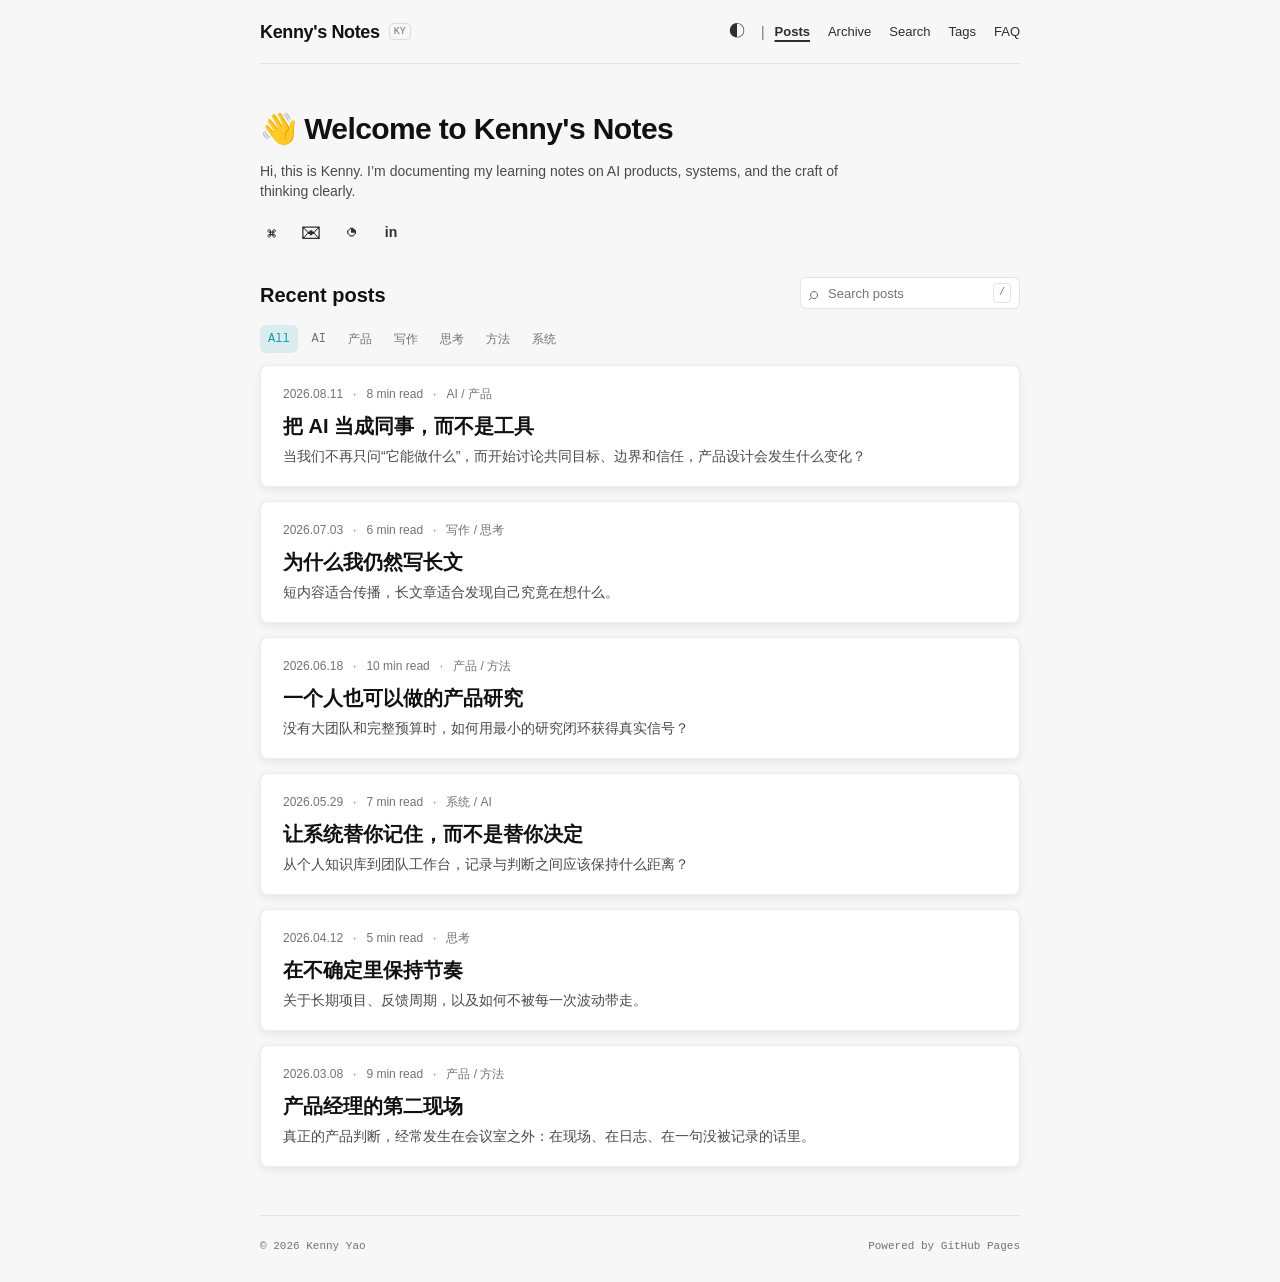
==== index.html @ 2c868e1f "Simplify blog to Lil Log inspired layout" ====
<!doctype html>
<html lang="zh-CN" data-theme="light">
  <head>
    <meta charset="UTF-8" />
    <meta name="viewport" content="width=device-width, initial-scale=1.0" />
    <meta name="description" content="Kenny Yao 的个人学习笔记与文章。" />
    <title>Kenny's Notes</title>
    <link rel="stylesheet" href="styles.css?v=3" />
  </head>
  <body>
    <div class="site-wrap">
      <header class="site-header" aria-label="主导航">
        <a class="brand" href="#top" aria-label="Kenny's Notes"><span class="brand-name">Kenny's Notes</span><span class="brand-mark">KY</span></a>
        <div class="header-actions"><button class="icon-button" id="theme-toggle" aria-label="切换深色模式">◐</button><span class="divider" aria-hidden="true">|</span><nav class="top-nav"><a class="top-nav-link is-current" href="#writing">Posts</a><a class="top-nav-link" href="#writing">Archive</a><a class="top-nav-link" href="#search-input">Search</a><a class="top-nav-link" href="#tag-filters">Tags</a><a class="top-nav-link" href="mailto:hello@kennyao.me">FAQ</a></nav></div>
      </header>

      <main id="top">
        <section class="welcome" aria-labelledby="welcome-title"><h1 id="welcome-title">👋 Welcome to Kenny's Notes</h1><p>Hi, this is Kenny. I’m documenting my learning notes on AI products, systems, and the craft of thinking clearly.</p><div class="social-links" aria-label="社交链接"><a href="https://github.com/yao-kenny" target="_blank" rel="noreferrer" aria-label="GitHub">⌘</a><a href="mailto:hello@kennyao.me" aria-label="Email">✉</a><a href="#writing" aria-label="RSS">◔</a><a href="https://www.linkedin.com" target="_blank" rel="noreferrer" aria-label="LinkedIn">in</a></div></section>

        <section class="posts-section" id="writing" aria-labelledby="posts-title"><div class="posts-heading"><h2 id="posts-title">Recent posts</h2><label class="search-box"><span aria-hidden="true">⌕</span><input id="search-input" type="search" placeholder="Search posts" autocomplete="off" /><kbd>/</kbd></label></div><div class="filter-row" id="tag-filters" aria-label="按主题筛选"></div><div class="article-grid" id="article-grid"></div><p class="empty-state" id="empty-state" hidden>No posts match your search.</p></section>
      </main>

      <footer class="site-footer"><span>© 2026 Kenny Yao</span><span>Powered by GitHub Pages</span></footer>
    </div>

    <dialog class="article-dialog" id="article-dialog" aria-labelledby="dialog-title"><div class="dialog-top"><span class="eyebrow">Reading view</span><button class="icon-button" id="dialog-close" aria-label="关闭文章">×</button></div><div class="dialog-body"><div class="article-meta" id="dialog-meta"></div><h2 id="dialog-title"></h2><div id="dialog-content"></div></div></dialog>
    <script src="script.js"></script>
  </body>
</html>
---- styles.css ----
:root{--cs-bg-base:#f7f7f7;--cs-bg-body:#fff;--cs-bg-card:#fff;--cs-bg-modal:#fff;--cs-fill-hover:rgba(10,10,10,.045);--cs-fill-selected:rgba(10,154,175,.12);--cs-text-title:#111;--cs-text-subtitle:#2d2d2d;--cs-text-body:#4a4a4a;--cs-text-describe:#737373;--cs-text-link:#0a9aaf;--cs-icon-default:#303030;--cs-border-subtle:rgba(10,10,10,.075);--cs-border:rgba(10,10,10,.11);--cs-border-strong:rgba(10,10,10,.18);--cs-accent:#0a9aaf;--cs-accent-hover:#21a3b9;--cs-accent-active:#0091a6;--cs-accent-soft:rgba(10,154,175,.12);--cs-on-accent:#fff;--cs-shadow-z2:0 3px 10px rgba(10,10,10,.07);--cs-shadow-z3:0 20px 56px rgba(10,10,10,.22);--cs-radius-1:4px;--cs-radius-2:6px;--cs-radius-3:8px;--cs-font-ui:Inter,-apple-system,BlinkMacSystemFont,'Segoe UI','PingFang SC','Microsoft YaHei',sans-serif;--cs-font-mono:'SFMono-Regular',Consolas,'Liberation Mono',monospace}
html[data-theme=dark]{--cs-bg-base:#0e0e0e;--cs-bg-body:#151515;--cs-bg-card:#1b1b1b;--cs-bg-modal:#242424;--cs-fill-hover:rgba(255,255,255,.055);--cs-fill-selected:rgba(10,154,175,.16);--cs-text-title:#f4f4f4;--cs-text-subtitle:#dedede;--cs-text-body:#bcbcbc;--cs-text-describe:#939393;--cs-icon-default:#dedede;--cs-border-subtle:rgba(255,255,255,.09);--cs-border:rgba(255,255,255,.12);--cs-border-strong:rgba(255,255,255,.18);--cs-shadow-z2:0 3px 12px rgba(0,0,0,.25);--cs-shadow-z3:0 20px 56px rgba(0,0,0,.5)}
*{box-sizing:border-box}html{scroll-behavior:smooth}body{margin:0;background:var(--cs-bg-base);color:var(--cs-text-body);font:14px/20px var(--cs-font-ui);-webkit-font-smoothing:antialiased}a{color:inherit}.site-wrap{width:min(760px,calc(100% - 32px));margin:0 auto}.site-header{height:64px;display:flex;align-items:center;justify-content:space-between;border-bottom:1px solid var(--cs-border-subtle)}.brand{display:inline-flex;align-items:center;gap:9px;text-decoration:none;color:var(--cs-text-title)}.brand-name{font-size:18px;line-height:24px;font-weight:600;letter-spacing:-.02em}.brand-mark{font:10px var(--cs-font-mono);color:var(--cs-text-describe);border:1px solid var(--cs-border);border-radius:var(--cs-radius-1);padding:2px 4px}.header-actions{display:flex;align-items:center;gap:10px}.divider{color:var(--cs-text-describe);font-size:14px}.icon-button{width:28px;height:28px;border:0;border-radius:var(--cs-radius-2);background:transparent;color:var(--cs-icon-default);font-size:16px;cursor:pointer}.icon-button:hover{background:var(--cs-fill-hover)}.icon-button:focus-visible{outline:2px solid var(--cs-accent);outline-offset:1px}.top-nav{display:flex;gap:18px;align-items:center}.top-nav-link{font-size:13px;text-decoration:none;color:var(--cs-text-subtitle);padding:4px 0}.top-nav-link:hover{color:var(--cs-accent)}.top-nav-link:focus-visible{outline:2px solid var(--cs-accent);outline-offset:2px}.top-nav-link.is-current{font-weight:600;text-decoration:underline;text-decoration-thickness:2px;text-underline-offset:4px}.welcome{padding:45px 0 34px}.welcome h1{color:var(--cs-text-title);font-size:30px;line-height:40px;font-weight:600;letter-spacing:-.02em;margin:0 0 12px}.welcome p{font-size:14px;line-height:20px;color:var(--cs-text-body);margin:0;max-width:620px}.social-links{display:flex;align-items:center;gap:18px;margin-top:20px}.social-links a{display:grid;place-items:center;min-width:22px;height:22px;color:var(--cs-icon-default);font-size:20px;text-decoration:none}.social-links a:last-child{font:bold 14px var(--cs-font-ui)}.social-links a:hover{color:var(--cs-accent)}.social-links a:focus-visible{outline:2px solid var(--cs-accent);outline-offset:2px}.posts-section{padding-bottom:48px}.posts-heading{display:flex;align-items:end;justify-content:space-between;margin-bottom:12px}.posts-heading h2{color:var(--cs-text-title);font-size:20px;line-height:28px;font-weight:600;margin:0}.search-box{height:32px;width:220px;display:flex;align-items:center;gap:8px;border:1px solid var(--cs-border);border-radius:var(--cs-radius-2);background:var(--cs-bg-body);padding:0 8px;color:var(--cs-text-describe)}.search-box:focus-within{border-color:var(--cs-accent);box-shadow:0 0 0 3px var(--cs-accent-soft)}.search-box span{font-size:18px;line-height:1}.search-box input{min-width:0;flex:1;border:0;outline:0;background:transparent;color:var(--cs-text-body);font:13px var(--cs-font-ui)}.search-box input::placeholder{color:var(--cs-text-describe)}kbd{border:1px solid var(--cs-border);border-radius:var(--cs-radius-1);padding:1px 5px;color:var(--cs-text-describe);font:10px var(--cs-font-mono);line-height:16px}.filter-row{display:flex;align-items:center;gap:6px;min-height:36px;flex-wrap:wrap;margin-bottom:8px}.filter-button{height:28px;border:0;border-radius:var(--cs-radius-2);background:transparent;padding:0 8px;color:var(--cs-text-describe);font:12px var(--cs-font-mono);cursor:pointer}.filter-button:hover{background:var(--cs-fill-hover);color:var(--cs-text-subtitle)}.filter-button.is-selected{background:var(--cs-fill-selected);color:var(--cs-accent)}.filter-button:focus-visible{outline:2px solid var(--cs-accent);outline-offset:1px}.article-grid{display:grid;gap:14px}.article-item{padding:20px 22px;background:var(--cs-bg-card);border:1px solid var(--cs-border-subtle);border-radius:var(--cs-radius-3);box-shadow:var(--cs-shadow-z2);cursor:pointer;transition:background 120ms,border-color 120ms}.article-item:hover{background:var(--cs-fill-hover);border-color:var(--cs-border-strong)}.article-item:focus-visible{outline:2px solid var(--cs-accent);outline-offset:2px}.article-item .article-meta{display:flex;gap:10px;align-items:center;color:var(--cs-text-describe);font:12px/16px var(--cs-font-ui)}.article-title{color:var(--cs-text-title);font-size:20px;line-height:28px;font-weight:600;margin:10px 0 6px}.article-item:hover .article-title{color:var(--cs-accent)}.article-excerpt{color:var(--cs-text-body);font-size:14px;line-height:20px;margin:0;display:-webkit-box;-webkit-line-clamp:3;-webkit-box-orient:vertical;overflow:hidden}.empty-state{color:var(--cs-text-describe);padding:24px 0;margin:0}.site-footer{display:flex;justify-content:space-between;border-top:1px solid var(--cs-border-subtle);padding:22px 0 28px;color:var(--cs-text-describe);font:11px/16px var(--cs-font-mono)}.article-dialog{width:min(680px,calc(100% - 32px));max-height:85vh;border:1px solid var(--cs-border);border-radius:var(--cs-radius-3);padding:0;background:var(--cs-bg-modal);color:var(--cs-text-body);box-shadow:var(--cs-shadow-z3)}.article-dialog::backdrop{background:rgba(25,25,25,.42)}.dialog-top{height:48px;display:flex;align-items:center;justify-content:space-between;padding:0 20px;border-bottom:1px solid var(--cs-border-subtle)}.dialog-body{padding:24px 32px 36px;overflow:auto}.dialog-body h2{font-size:24px;line-height:32px;color:var(--cs-text-title);font-weight:600;margin:16px 0 24px}.dialog-body p{font-size:16px;line-height:28px;color:var(--cs-text-body);margin:0 0 16px}.dialog-body .article-meta{display:flex;gap:10px;color:var(--cs-text-describe);font:12px/16px var(--cs-font-ui)}
@media (max-width:640px){.site-wrap{width:min(100% - 24px,760px)}.site-header{height:auto;min-height:60px;align-items:flex-start;padding:16px 0;gap:12px}.header-actions{align-items:flex-start}.top-nav{gap:12px}.top-nav-link{font-size:12px}.divider{display:none}.welcome{padding:32px 0 28px}.welcome h1{font-size:26px;line-height:36px}.posts-heading{display:block}.posts-heading h2{margin-bottom:12px}.search-box{width:100%}.article-item{padding:16px}.article-title{font-size:18px;line-height:24px}.site-footer{gap:14px}.site-footer span:last-child{text-align:right}}
@media (prefers-reduced-motion:reduce){*,*::before,*::after{scroll-behavior:auto!important;transition-duration:.01ms!important;animation-duration:.01ms!important;animation-iteration-count:1!important}}
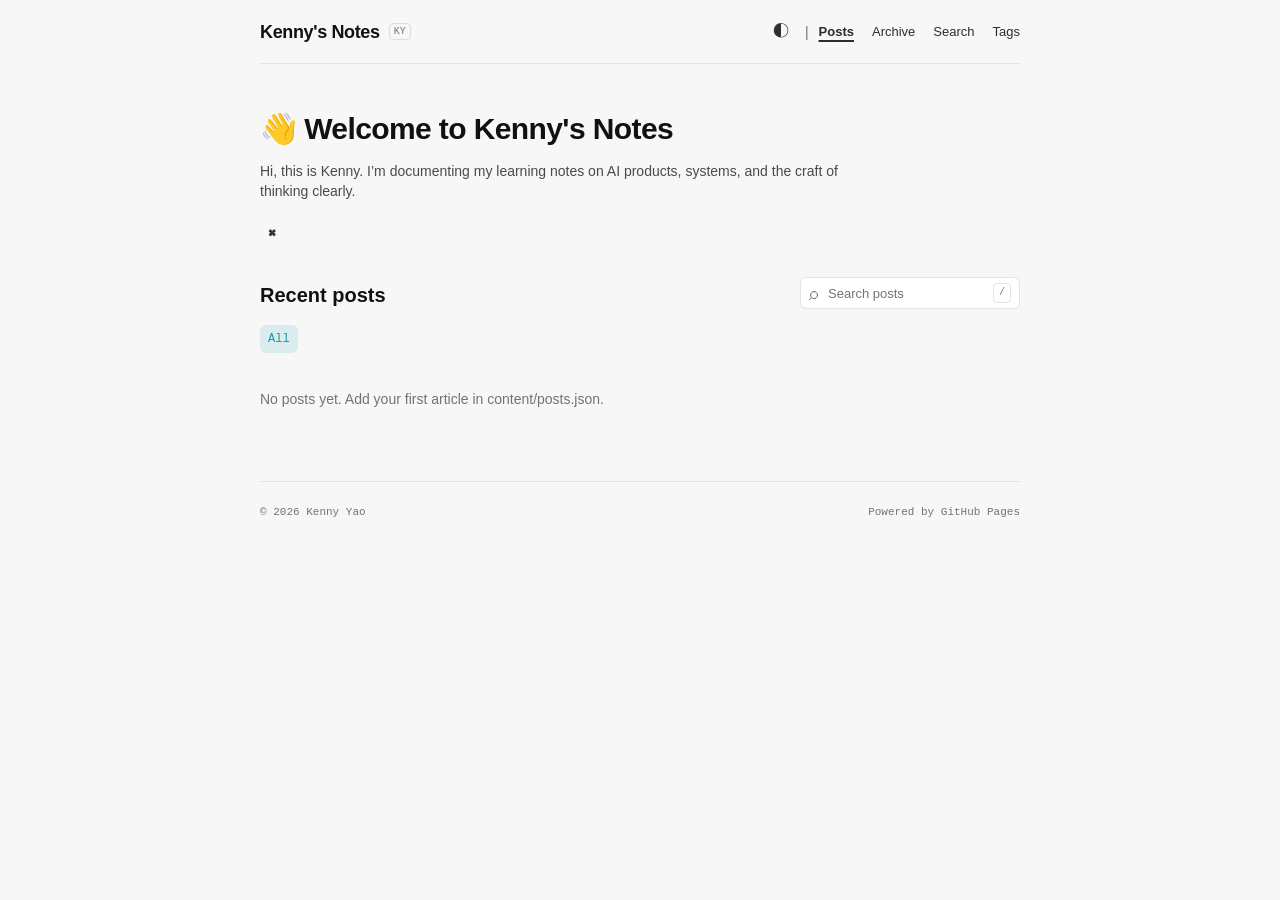
==== commit 834c07fb: "Move blog content to editable JSON source" ====
--- a/index.html
+++ b/index.html
@@ -11,11 +11,11 @@
     <div class="site-wrap">
       <header class="site-header" aria-label="主导航">
         <a class="brand" href="#top" aria-label="Kenny's Notes"><span class="brand-name">Kenny's Notes</span><span class="brand-mark">KY</span></a>
-        <div class="header-actions"><button class="icon-button" id="theme-toggle" aria-label="切换深色模式">◐</button><span class="divider" aria-hidden="true">|</span><nav class="top-nav"><a class="top-nav-link is-current" href="#writing">Posts</a><a class="top-nav-link" href="#writing">Archive</a><a class="top-nav-link" href="#search-input">Search</a><a class="top-nav-link" href="#tag-filters">Tags</a><a class="top-nav-link" href="mailto:hello@kennyao.me">FAQ</a></nav></div>
+        <div class="header-actions"><button class="icon-button" id="theme-toggle" aria-label="切换深色模式">◐</button><span class="divider" aria-hidden="true">|</span><nav class="top-nav"><a class="top-nav-link is-current" href="#writing">Posts</a><a class="top-nav-link" href="#writing">Archive</a><a class="top-nav-link" href="#search-input">Search</a><a class="top-nav-link" href="#tag-filters">Tags</a></nav></div>
       </header>
 
       <main id="top">
-        <section class="welcome" aria-labelledby="welcome-title"><h1 id="welcome-title">👋 Welcome to Kenny's Notes</h1><p>Hi, this is Kenny. I’m documenting my learning notes on AI products, systems, and the craft of thinking clearly.</p><div class="social-links" aria-label="社交链接"><a href="https://github.com/yao-kenny" target="_blank" rel="noreferrer" aria-label="GitHub">⌘</a><a href="mailto:hello@kennyao.me" aria-label="Email">✉</a><a href="#writing" aria-label="RSS">◔</a><a href="https://www.linkedin.com" target="_blank" rel="noreferrer" aria-label="LinkedIn">in</a></div></section>
+        <section class="welcome" aria-labelledby="welcome-title"><h1 id="welcome-title">👋 Welcome to Kenny's Notes</h1><p>Hi, this is Kenny. I’m documenting my learning notes on AI products, systems, and the craft of thinking clearly.</p><div class="social-links" aria-label="社交链接"><a href="https://github.com/yao-kenny" target="_blank" rel="noreferrer" aria-label="GitHub">⌘</a></div></section>
 
         <section class="posts-section" id="writing" aria-labelledby="posts-title"><div class="posts-heading"><h2 id="posts-title">Recent posts</h2><label class="search-box"><span aria-hidden="true">⌕</span><input id="search-input" type="search" placeholder="Search posts" autocomplete="off" /><kbd>/</kbd></label></div><div class="filter-row" id="tag-filters" aria-label="按主题筛选"></div><div class="article-grid" id="article-grid"></div><p class="empty-state" id="empty-state" hidden>No posts match your search.</p></section>
       </main>
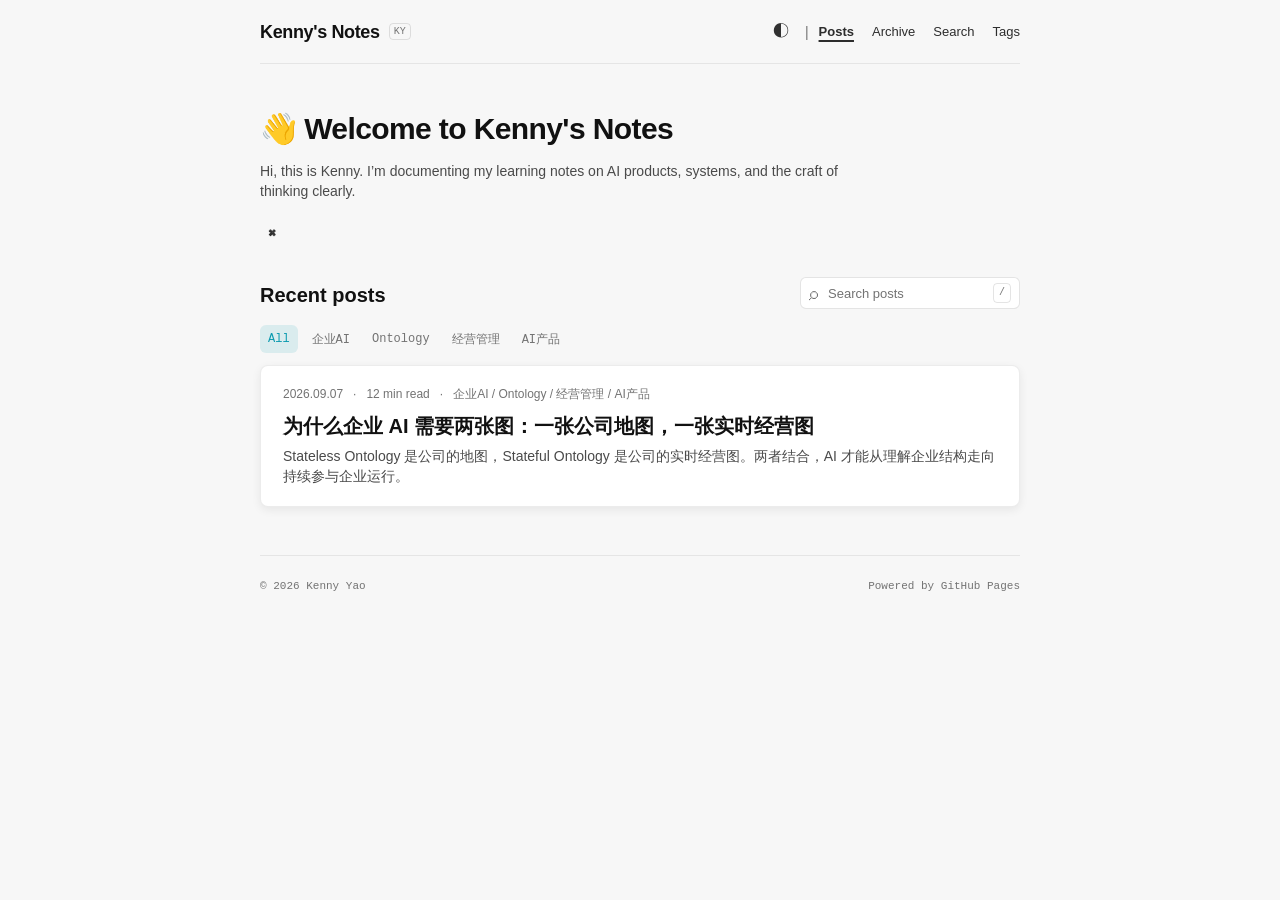
==== commit 16b905b1: "Improve article reading interactions" ====
--- a/index.html
+++ b/index.html
@@ -23,7 +23,7 @@
       <footer class="site-footer"><span>© 2026 Kenny Yao</span><span>Powered by GitHub Pages</span></footer>
     </div>
 
-    <dialog class="article-dialog" id="article-dialog" aria-labelledby="dialog-title"><div class="dialog-top"><span class="eyebrow">Reading view</span><button class="icon-button" id="dialog-close" aria-label="关闭文章">×</button></div><div class="dialog-body"><div class="article-meta" id="dialog-meta"></div><h2 id="dialog-title"></h2><div id="dialog-content"></div></div></dialog>
-    <script src="script.js"></script>
+    <dialog class="article-dialog" id="article-dialog" aria-labelledby="dialog-title"><div class="dialog-top"><button class="reader-back" id="dialog-back" type="button">← <span>返回文章列表</span></button><div class="reader-actions"><button class="reader-action" id="toc-toggle" type="button" aria-expanded="false" aria-controls="reader-toc">目录</button><button class="reader-action" id="copy-link" type="button">复制链接</button><button class="icon-button" id="dialog-close" aria-label="关闭文章" title="关闭文章">×</button></div></div><div class="reader-shell"><aside class="reader-toc" id="reader-toc" aria-label="文章目录" hidden></aside><div class="dialog-body"><div class="article-meta" id="dialog-meta"></div><h2 id="dialog-title"></h2><div class="reader-content" id="dialog-content"></div><div class="reader-footer"><div class="reader-nav"><button class="reader-nav-button" id="reader-prev" type="button"></button><button class="reader-nav-button reader-nav-next" id="reader-next" type="button"></button></div><div class="reader-footer-meta"><div class="reader-tags" id="reader-tags"></div><span class="reader-share-status" id="share-status" role="status" aria-live="polite"></span></div></div></div></div></dialog>
+    <script src="script.js?v=3"></script>
   </body>
 </html>
--- a/styles.css
+++ b/styles.css
@@ -3,3 +3,36 @@
 *{box-sizing:border-box}html{scroll-behavior:smooth}body{margin:0;background:var(--cs-bg-base);color:var(--cs-text-body);font:14px/20px var(--cs-font-ui);-webkit-font-smoothing:antialiased}a{color:inherit}.site-wrap{width:min(760px,calc(100% - 32px));margin:0 auto}.site-header{height:64px;display:flex;align-items:center;justify-content:space-between;border-bottom:1px solid var(--cs-border-subtle)}.brand{display:inline-flex;align-items:center;gap:9px;text-decoration:none;color:var(--cs-text-title)}.brand-name{font-size:18px;line-height:24px;font-weight:600;letter-spacing:-.02em}.brand-mark{font:10px var(--cs-font-mono);color:var(--cs-text-describe);border:1px solid var(--cs-border);border-radius:var(--cs-radius-1);padding:2px 4px}.header-actions{display:flex;align-items:center;gap:10px}.divider{color:var(--cs-text-describe);font-size:14px}.icon-button{width:28px;height:28px;border:0;border-radius:var(--cs-radius-2);background:transparent;color:var(--cs-icon-default);font-size:16px;cursor:pointer}.icon-button:hover{background:var(--cs-fill-hover)}.icon-button:focus-visible{outline:2px solid var(--cs-accent);outline-offset:1px}.top-nav{display:flex;gap:18px;align-items:center}.top-nav-link{font-size:13px;text-decoration:none;color:var(--cs-text-subtitle);padding:4px 0}.top-nav-link:hover{color:var(--cs-accent)}.top-nav-link:focus-visible{outline:2px solid var(--cs-accent);outline-offset:2px}.top-nav-link.is-current{font-weight:600;text-decoration:underline;text-decoration-thickness:2px;text-underline-offset:4px}.welcome{padding:45px 0 34px}.welcome h1{color:var(--cs-text-title);font-size:30px;line-height:40px;font-weight:600;letter-spacing:-.02em;margin:0 0 12px}.welcome p{font-size:14px;line-height:20px;color:var(--cs-text-body);margin:0;max-width:620px}.social-links{display:flex;align-items:center;gap:18px;margin-top:20px}.social-links a{display:grid;place-items:center;min-width:22px;height:22px;color:var(--cs-icon-default);font-size:20px;text-decoration:none}.social-links a:last-child{font:bold 14px var(--cs-font-ui)}.social-links a:hover{color:var(--cs-accent)}.social-links a:focus-visible{outline:2px solid var(--cs-accent);outline-offset:2px}.posts-section{padding-bottom:48px}.posts-heading{display:flex;align-items:end;justify-content:space-between;margin-bottom:12px}.posts-heading h2{color:var(--cs-text-title);font-size:20px;line-height:28px;font-weight:600;margin:0}.search-box{height:32px;width:220px;display:flex;align-items:center;gap:8px;border:1px solid var(--cs-border);border-radius:var(--cs-radius-2);background:var(--cs-bg-body);padding:0 8px;color:var(--cs-text-describe)}.search-box:focus-within{border-color:var(--cs-accent);box-shadow:0 0 0 3px var(--cs-accent-soft)}.search-box span{font-size:18px;line-height:1}.search-box input{min-width:0;flex:1;border:0;outline:0;background:transparent;color:var(--cs-text-body);font:13px var(--cs-font-ui)}.search-box input::placeholder{color:var(--cs-text-describe)}kbd{border:1px solid var(--cs-border);border-radius:var(--cs-radius-1);padding:1px 5px;color:var(--cs-text-describe);font:10px var(--cs-font-mono);line-height:16px}.filter-row{display:flex;align-items:center;gap:6px;min-height:36px;flex-wrap:wrap;margin-bottom:8px}.filter-button{height:28px;border:0;border-radius:var(--cs-radius-2);background:transparent;padding:0 8px;color:var(--cs-text-describe);font:12px var(--cs-font-mono);cursor:pointer}.filter-button:hover{background:var(--cs-fill-hover);color:var(--cs-text-subtitle)}.filter-button.is-selected{background:var(--cs-fill-selected);color:var(--cs-accent)}.filter-button:focus-visible{outline:2px solid var(--cs-accent);outline-offset:1px}.article-grid{display:grid;gap:14px}.article-item{padding:20px 22px;background:var(--cs-bg-card);border:1px solid var(--cs-border-subtle);border-radius:var(--cs-radius-3);box-shadow:var(--cs-shadow-z2);cursor:pointer;transition:background 120ms,border-color 120ms}.article-item:hover{background:var(--cs-fill-hover);border-color:var(--cs-border-strong)}.article-item:focus-visible{outline:2px solid var(--cs-accent);outline-offset:2px}.article-item .article-meta{display:flex;gap:10px;align-items:center;color:var(--cs-text-describe);font:12px/16px var(--cs-font-ui)}.article-title{color:var(--cs-text-title);font-size:20px;line-height:28px;font-weight:600;margin:10px 0 6px}.article-item:hover .article-title{color:var(--cs-accent)}.article-excerpt{color:var(--cs-text-body);font-size:14px;line-height:20px;margin:0;display:-webkit-box;-webkit-line-clamp:3;-webkit-box-orient:vertical;overflow:hidden}.empty-state{color:var(--cs-text-describe);padding:24px 0;margin:0}.site-footer{display:flex;justify-content:space-between;border-top:1px solid var(--cs-border-subtle);padding:22px 0 28px;color:var(--cs-text-describe);font:11px/16px var(--cs-font-mono)}.article-dialog{width:min(680px,calc(100% - 32px));max-height:85vh;border:1px solid var(--cs-border);border-radius:var(--cs-radius-3);padding:0;background:var(--cs-bg-modal);color:var(--cs-text-body);box-shadow:var(--cs-shadow-z3)}.article-dialog::backdrop{background:rgba(25,25,25,.42)}.dialog-top{height:48px;display:flex;align-items:center;justify-content:space-between;padding:0 20px;border-bottom:1px solid var(--cs-border-subtle)}.dialog-body{padding:24px 32px 36px;overflow:auto}.dialog-body h2{font-size:24px;line-height:32px;color:var(--cs-text-title);font-weight:600;margin:16px 0 24px}.dialog-body p{font-size:16px;line-height:28px;color:var(--cs-text-body);margin:0 0 16px}.dialog-body .article-meta{display:flex;gap:10px;color:var(--cs-text-describe);font:12px/16px var(--cs-font-ui)}
 @media (max-width:640px){.site-wrap{width:min(100% - 24px,760px)}.site-header{height:auto;min-height:60px;align-items:flex-start;padding:16px 0;gap:12px}.header-actions{align-items:flex-start}.top-nav{gap:12px}.top-nav-link{font-size:12px}.divider{display:none}.welcome{padding:32px 0 28px}.welcome h1{font-size:26px;line-height:36px}.posts-heading{display:block}.posts-heading h2{margin-bottom:12px}.search-box{width:100%}.article-item{padding:16px}.article-title{font-size:18px;line-height:24px}.site-footer{gap:14px}.site-footer span:last-child{text-align:right}}
 @media (prefers-reduced-motion:reduce){*,*::before,*::after{scroll-behavior:auto!important;transition-duration:.01ms!important;animation-duration:.01ms!important;animation-iteration-count:1!important}}
+
+/* Long-form reader surface */
+.article-dialog{width:min(1040px,calc(100% - 32px));max-height:92vh;padding:0}
+.dialog-top{position:sticky;top:0;z-index:2;background:var(--cs-bg-modal)}
+.reader-back,.reader-action{height:32px;border:0;border-radius:var(--cs-radius-2);background:transparent;color:var(--cs-text-subtitle);font:13px var(--cs-font-ui);cursor:pointer;padding:0 8px}
+.reader-back:hover,.reader-action:hover{background:var(--cs-fill-hover);color:var(--cs-accent)}
+.reader-back:focus-visible,.reader-action:focus-visible,.reader-nav-button:focus-visible{outline:2px solid var(--cs-accent);outline-offset:1px}
+.reader-actions{display:flex;align-items:center;gap:4px}
+.reader-shell{display:grid;grid-template-columns:minmax(0,1fr);min-height:0}
+.reader-toc{border-right:1px solid var(--cs-border-subtle);padding:20px 16px;gap:4px;align-self:stretch}
+.reader-toc:not([hidden]){display:flex;flex-direction:column}
+.reader-toc a{color:var(--cs-text-describe);font-size:12px;line-height:18px;text-decoration:none;padding:6px 8px;border-radius:var(--cs-radius-1)}
+.reader-toc a:hover{background:var(--cs-fill-hover);color:var(--cs-text-subtitle)}
+.reader-toc a:focus-visible{outline:2px solid var(--cs-accent);outline-offset:1px}
+.dialog-body{max-height:calc(92vh - 49px);padding:28px 40px 40px}
+.reader-content{max-width:700px;margin:0 auto}
+.reader-content p{font-size:16px;line-height:28px;margin:0 0 18px;color:var(--cs-text-body)}
+.reader-content h3{scroll-margin-top:68px;color:var(--cs-text-title);font-size:20px;line-height:28px;font-weight:600;margin:38px 0 16px}
+.reader-content h3:focus-visible{outline:2px solid var(--cs-accent);outline-offset:4px;border-radius:var(--cs-radius-1)}
+.reader-rule{border:0;border-top:1px solid var(--cs-border-subtle);margin:32px 0}
+.reader-code{overflow:auto;margin:0 0 20px;padding:16px;border:1px solid var(--cs-border-subtle);border-radius:var(--cs-radius-2);background:var(--cs-bg-base);color:var(--cs-text-subtitle);font:12px/20px var(--cs-font-mono);white-space:pre}
+.reader-footer{margin-top:44px;padding-top:20px;border-top:1px solid var(--cs-border-subtle)}
+.reader-nav{display:grid;grid-template-columns:repeat(2,minmax(0,1fr));gap:12px}
+.reader-nav-button{display:flex;flex-direction:column;align-items:flex-start;gap:4px;min-height:64px;border:1px solid var(--cs-border-subtle);border-radius:var(--cs-radius-2);background:var(--cs-bg-card);padding:10px 12px;color:var(--cs-text-subtitle);text-align:left;cursor:pointer}
+.reader-nav-button:hover{border-color:var(--cs-border-strong);background:var(--cs-fill-hover)}
+.reader-nav-next{align-items:flex-end;text-align:right}
+.reader-nav-label{color:var(--cs-text-describe);font:12px/16px var(--cs-font-mono)}
+.reader-nav-button strong{font-size:13px;line-height:18px;font-weight:600}
+.reader-footer-meta{display:flex;align-items:center;justify-content:space-between;gap:12px;margin-top:16px}
+.reader-tags{display:flex;flex-wrap:wrap;gap:6px;color:var(--cs-text-describe);font:12px/16px var(--cs-font-mono)}
+.reader-share-status{min-height:16px;color:var(--cs-accent);font-size:12px}
+@media (min-width:900px){.reader-shell:has(.reader-toc:not([hidden])){grid-template-columns:220px minmax(0,1fr)}.reader-toc:not([hidden]){position:sticky;top:49px;max-height:calc(92vh - 49px);overflow:auto}}
+@media (max-width:640px){.article-dialog{width:calc(100% - 16px);max-height:96vh}.dialog-top{padding:0 12px}.reader-back span{display:none}.reader-action{font-size:12px;padding:0 6px}.dialog-body{max-height:calc(96vh - 49px);padding:24px 18px 32px}.reader-content p{font-size:15px;line-height:26px}.reader-content h3{font-size:18px;line-height:26px;margin-top:32px}.reader-nav{grid-template-columns:1fr}.reader-nav-next{align-items:flex-start;text-align:left}.reader-footer-meta{align-items:flex-start;flex-direction:column}}
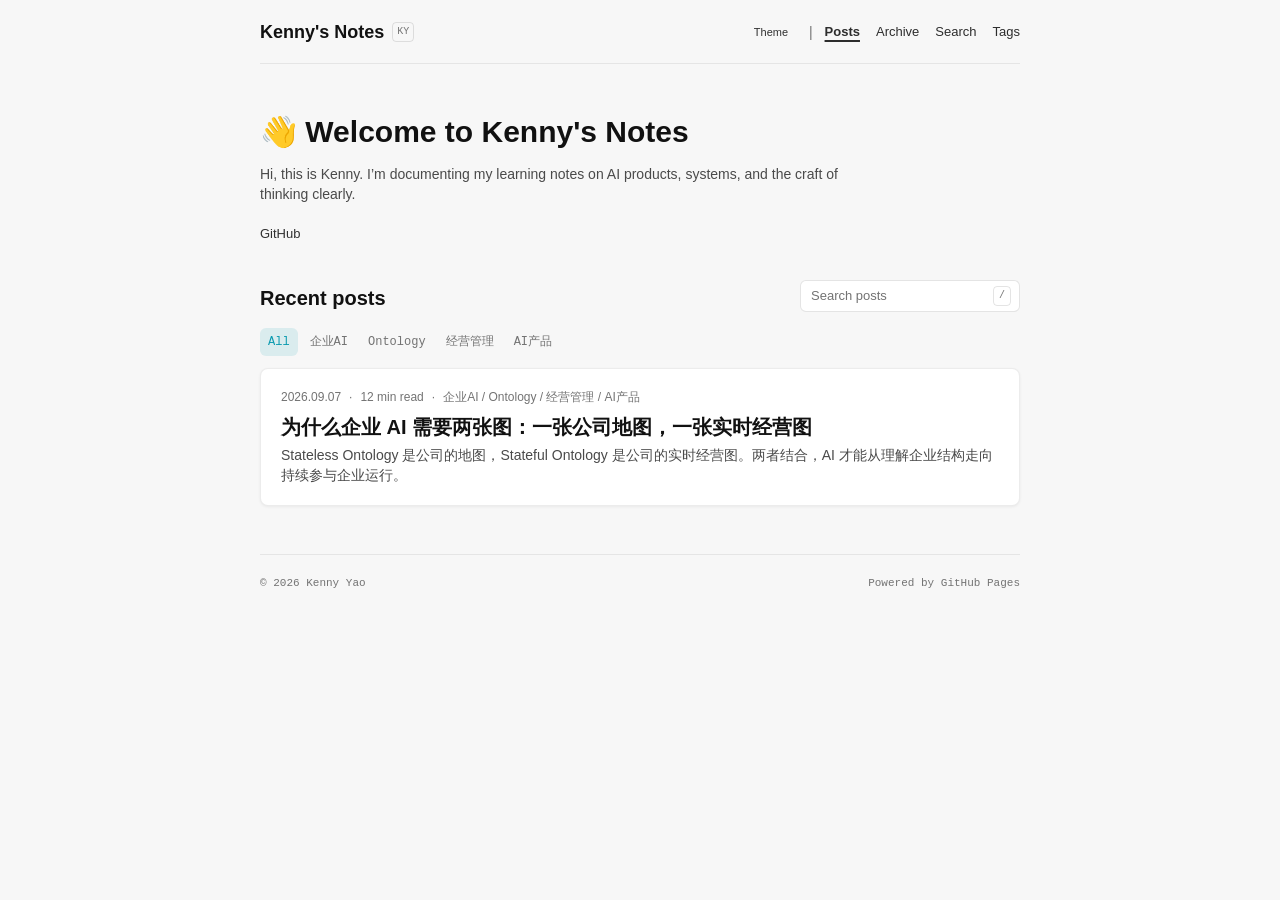
==== commit ac1f7d69: "Refine blog reading experience" ====
--- a/index.html
+++ b/index.html
@@ -4,26 +4,26 @@
     <meta charset="UTF-8" />
     <meta name="viewport" content="width=device-width, initial-scale=1.0" />
     <meta name="description" content="Kenny Yao 的个人学习笔记与文章。" />
+    <script>try{document.documentElement.dataset.theme=localStorage.getItem('kenny-theme')||'light'}catch(error){}</script>
     <title>Kenny's Notes</title>
-    <link rel="stylesheet" href="styles.css?v=3" />
+    <link rel="stylesheet" href="styles.css?v=6" />
   </head>
   <body>
     <div class="site-wrap">
       <header class="site-header" aria-label="主导航">
         <a class="brand" href="#top" aria-label="Kenny's Notes"><span class="brand-name">Kenny's Notes</span><span class="brand-mark">KY</span></a>
-        <div class="header-actions"><button class="icon-button" id="theme-toggle" aria-label="切换深色模式">◐</button><span class="divider" aria-hidden="true">|</span><nav class="top-nav"><a class="top-nav-link is-current" href="#writing">Posts</a><a class="top-nav-link" href="#writing">Archive</a><a class="top-nav-link" href="#search-input">Search</a><a class="top-nav-link" href="#tag-filters">Tags</a></nav></div>
+        <div class="header-actions"><button class="icon-button" id="theme-toggle" aria-label="切换深色模式" title="切换深色模式"><span aria-hidden="true">Theme</span></button><span class="divider" aria-hidden="true">|</span><nav class="top-nav"><a class="top-nav-link is-current" href="#writing">Posts</a><a class="top-nav-link" href="archive.html">Archive</a><a class="top-nav-link" href="#search-input">Search</a><a class="top-nav-link" href="#tag-filters">Tags</a></nav></div>
       </header>
 
       <main id="top">
-        <section class="welcome" aria-labelledby="welcome-title"><h1 id="welcome-title">👋 Welcome to Kenny's Notes</h1><p>Hi, this is Kenny. I’m documenting my learning notes on AI products, systems, and the craft of thinking clearly.</p><div class="social-links" aria-label="社交链接"><a href="https://github.com/yao-kenny" target="_blank" rel="noreferrer" aria-label="GitHub">⌘</a></div></section>
+        <section class="welcome" aria-labelledby="welcome-title"><h1 id="welcome-title">👋 Welcome to Kenny's Notes</h1><p>Hi, this is Kenny. I’m documenting my learning notes on AI products, systems, and the craft of thinking clearly.</p><div class="social-links" aria-label="社交链接"><a href="https://github.com/yao-kenny" target="_blank" rel="noreferrer">GitHub</a></div></section>
 
-        <section class="posts-section" id="writing" aria-labelledby="posts-title"><div class="posts-heading"><h2 id="posts-title">Recent posts</h2><label class="search-box"><span aria-hidden="true">⌕</span><input id="search-input" type="search" placeholder="Search posts" autocomplete="off" /><kbd>/</kbd></label></div><div class="filter-row" id="tag-filters" aria-label="按主题筛选"></div><div class="article-grid" id="article-grid"></div><p class="empty-state" id="empty-state" hidden>No posts match your search.</p></section>
+        <section class="posts-section" id="writing" aria-labelledby="posts-title"><div class="posts-heading"><h2 id="posts-title">Recent posts</h2><label class="search-box"><input id="search-input" type="search" aria-label="搜索文章" placeholder="Search posts" autocomplete="off" /><kbd>/</kbd></label></div><div class="filter-row" id="tag-filters" aria-label="按主题筛选"></div><div class="article-grid" id="article-grid"></div><p class="empty-state" id="empty-state" role="status" aria-live="polite" hidden>No posts match your search.</p><button class="retry-button" id="retry-load" type="button" hidden>重试</button></section>
       </main>
 
       <footer class="site-footer"><span>© 2026 Kenny Yao</span><span>Powered by GitHub Pages</span></footer>
     </div>
 
-    <dialog class="article-dialog" id="article-dialog" aria-labelledby="dialog-title"><div class="dialog-top"><button class="reader-back" id="dialog-back" type="button">← <span>返回文章列表</span></button><div class="reader-actions"><button class="reader-action" id="toc-toggle" type="button" aria-expanded="false" aria-controls="reader-toc">目录</button><button class="reader-action" id="copy-link" type="button">复制链接</button><button class="icon-button" id="dialog-close" aria-label="关闭文章" title="关闭文章">×</button></div></div><div class="reader-shell"><aside class="reader-toc" id="reader-toc" aria-label="文章目录" hidden></aside><div class="dialog-body"><div class="article-meta" id="dialog-meta"></div><h2 id="dialog-title"></h2><div class="reader-content" id="dialog-content"></div><div class="reader-footer"><div class="reader-nav"><button class="reader-nav-button" id="reader-prev" type="button"></button><button class="reader-nav-button reader-nav-next" id="reader-next" type="button"></button></div><div class="reader-footer-meta"><div class="reader-tags" id="reader-tags"></div><span class="reader-share-status" id="share-status" role="status" aria-live="polite"></span></div></div></div></div></dialog>
-    <script src="script.js?v=3"></script>
+    <script src="script.js?v=5"></script>
   </body>
 </html>
--- a/styles.css
+++ b/styles.css
@@ -1,38 +1,325 @@
-:root{--cs-bg-base:#f7f7f7;--cs-bg-body:#fff;--cs-bg-card:#fff;--cs-bg-modal:#fff;--cs-fill-hover:rgba(10,10,10,.045);--cs-fill-selected:rgba(10,154,175,.12);--cs-text-title:#111;--cs-text-subtitle:#2d2d2d;--cs-text-body:#4a4a4a;--cs-text-describe:#737373;--cs-text-link:#0a9aaf;--cs-icon-default:#303030;--cs-border-subtle:rgba(10,10,10,.075);--cs-border:rgba(10,10,10,.11);--cs-border-strong:rgba(10,10,10,.18);--cs-accent:#0a9aaf;--cs-accent-hover:#21a3b9;--cs-accent-active:#0091a6;--cs-accent-soft:rgba(10,154,175,.12);--cs-on-accent:#fff;--cs-shadow-z2:0 3px 10px rgba(10,10,10,.07);--cs-shadow-z3:0 20px 56px rgba(10,10,10,.22);--cs-radius-1:4px;--cs-radius-2:6px;--cs-radius-3:8px;--cs-font-ui:Inter,-apple-system,BlinkMacSystemFont,'Segoe UI','PingFang SC','Microsoft YaHei',sans-serif;--cs-font-mono:'SFMono-Regular',Consolas,'Liberation Mono',monospace}
-html[data-theme=dark]{--cs-bg-base:#0e0e0e;--cs-bg-body:#151515;--cs-bg-card:#1b1b1b;--cs-bg-modal:#242424;--cs-fill-hover:rgba(255,255,255,.055);--cs-fill-selected:rgba(10,154,175,.16);--cs-text-title:#f4f4f4;--cs-text-subtitle:#dedede;--cs-text-body:#bcbcbc;--cs-text-describe:#939393;--cs-icon-default:#dedede;--cs-border-subtle:rgba(255,255,255,.09);--cs-border:rgba(255,255,255,.12);--cs-border-strong:rgba(255,255,255,.18);--cs-shadow-z2:0 3px 12px rgba(0,0,0,.25);--cs-shadow-z3:0 20px 56px rgba(0,0,0,.5)}
-*{box-sizing:border-box}html{scroll-behavior:smooth}body{margin:0;background:var(--cs-bg-base);color:var(--cs-text-body);font:14px/20px var(--cs-font-ui);-webkit-font-smoothing:antialiased}a{color:inherit}.site-wrap{width:min(760px,calc(100% - 32px));margin:0 auto}.site-header{height:64px;display:flex;align-items:center;justify-content:space-between;border-bottom:1px solid var(--cs-border-subtle)}.brand{display:inline-flex;align-items:center;gap:9px;text-decoration:none;color:var(--cs-text-title)}.brand-name{font-size:18px;line-height:24px;font-weight:600;letter-spacing:-.02em}.brand-mark{font:10px var(--cs-font-mono);color:var(--cs-text-describe);border:1px solid var(--cs-border);border-radius:var(--cs-radius-1);padding:2px 4px}.header-actions{display:flex;align-items:center;gap:10px}.divider{color:var(--cs-text-describe);font-size:14px}.icon-button{width:28px;height:28px;border:0;border-radius:var(--cs-radius-2);background:transparent;color:var(--cs-icon-default);font-size:16px;cursor:pointer}.icon-button:hover{background:var(--cs-fill-hover)}.icon-button:focus-visible{outline:2px solid var(--cs-accent);outline-offset:1px}.top-nav{display:flex;gap:18px;align-items:center}.top-nav-link{font-size:13px;text-decoration:none;color:var(--cs-text-subtitle);padding:4px 0}.top-nav-link:hover{color:var(--cs-accent)}.top-nav-link:focus-visible{outline:2px solid var(--cs-accent);outline-offset:2px}.top-nav-link.is-current{font-weight:600;text-decoration:underline;text-decoration-thickness:2px;text-underline-offset:4px}.welcome{padding:45px 0 34px}.welcome h1{color:var(--cs-text-title);font-size:30px;line-height:40px;font-weight:600;letter-spacing:-.02em;margin:0 0 12px}.welcome p{font-size:14px;line-height:20px;color:var(--cs-text-body);margin:0;max-width:620px}.social-links{display:flex;align-items:center;gap:18px;margin-top:20px}.social-links a{display:grid;place-items:center;min-width:22px;height:22px;color:var(--cs-icon-default);font-size:20px;text-decoration:none}.social-links a:last-child{font:bold 14px var(--cs-font-ui)}.social-links a:hover{color:var(--cs-accent)}.social-links a:focus-visible{outline:2px solid var(--cs-accent);outline-offset:2px}.posts-section{padding-bottom:48px}.posts-heading{display:flex;align-items:end;justify-content:space-between;margin-bottom:12px}.posts-heading h2{color:var(--cs-text-title);font-size:20px;line-height:28px;font-weight:600;margin:0}.search-box{height:32px;width:220px;display:flex;align-items:center;gap:8px;border:1px solid var(--cs-border);border-radius:var(--cs-radius-2);background:var(--cs-bg-body);padding:0 8px;color:var(--cs-text-describe)}.search-box:focus-within{border-color:var(--cs-accent);box-shadow:0 0 0 3px var(--cs-accent-soft)}.search-box span{font-size:18px;line-height:1}.search-box input{min-width:0;flex:1;border:0;outline:0;background:transparent;color:var(--cs-text-body);font:13px var(--cs-font-ui)}.search-box input::placeholder{color:var(--cs-text-describe)}kbd{border:1px solid var(--cs-border);border-radius:var(--cs-radius-1);padding:1px 5px;color:var(--cs-text-describe);font:10px var(--cs-font-mono);line-height:16px}.filter-row{display:flex;align-items:center;gap:6px;min-height:36px;flex-wrap:wrap;margin-bottom:8px}.filter-button{height:28px;border:0;border-radius:var(--cs-radius-2);background:transparent;padding:0 8px;color:var(--cs-text-describe);font:12px var(--cs-font-mono);cursor:pointer}.filter-button:hover{background:var(--cs-fill-hover);color:var(--cs-text-subtitle)}.filter-button.is-selected{background:var(--cs-fill-selected);color:var(--cs-accent)}.filter-button:focus-visible{outline:2px solid var(--cs-accent);outline-offset:1px}.article-grid{display:grid;gap:14px}.article-item{padding:20px 22px;background:var(--cs-bg-card);border:1px solid var(--cs-border-subtle);border-radius:var(--cs-radius-3);box-shadow:var(--cs-shadow-z2);cursor:pointer;transition:background 120ms,border-color 120ms}.article-item:hover{background:var(--cs-fill-hover);border-color:var(--cs-border-strong)}.article-item:focus-visible{outline:2px solid var(--cs-accent);outline-offset:2px}.article-item .article-meta{display:flex;gap:10px;align-items:center;color:var(--cs-text-describe);font:12px/16px var(--cs-font-ui)}.article-title{color:var(--cs-text-title);font-size:20px;line-height:28px;font-weight:600;margin:10px 0 6px}.article-item:hover .article-title{color:var(--cs-accent)}.article-excerpt{color:var(--cs-text-body);font-size:14px;line-height:20px;margin:0;display:-webkit-box;-webkit-line-clamp:3;-webkit-box-orient:vertical;overflow:hidden}.empty-state{color:var(--cs-text-describe);padding:24px 0;margin:0}.site-footer{display:flex;justify-content:space-between;border-top:1px solid var(--cs-border-subtle);padding:22px 0 28px;color:var(--cs-text-describe);font:11px/16px var(--cs-font-mono)}.article-dialog{width:min(680px,calc(100% - 32px));max-height:85vh;border:1px solid var(--cs-border);border-radius:var(--cs-radius-3);padding:0;background:var(--cs-bg-modal);color:var(--cs-text-body);box-shadow:var(--cs-shadow-z3)}.article-dialog::backdrop{background:rgba(25,25,25,.42)}.dialog-top{height:48px;display:flex;align-items:center;justify-content:space-between;padding:0 20px;border-bottom:1px solid var(--cs-border-subtle)}.dialog-body{padding:24px 32px 36px;overflow:auto}.dialog-body h2{font-size:24px;line-height:32px;color:var(--cs-text-title);font-weight:600;margin:16px 0 24px}.dialog-body p{font-size:16px;line-height:28px;color:var(--cs-text-body);margin:0 0 16px}.dialog-body .article-meta{display:flex;gap:10px;color:var(--cs-text-describe);font:12px/16px var(--cs-font-ui)}
-@media (max-width:640px){.site-wrap{width:min(100% - 24px,760px)}.site-header{height:auto;min-height:60px;align-items:flex-start;padding:16px 0;gap:12px}.header-actions{align-items:flex-start}.top-nav{gap:12px}.top-nav-link{font-size:12px}.divider{display:none}.welcome{padding:32px 0 28px}.welcome h1{font-size:26px;line-height:36px}.posts-heading{display:block}.posts-heading h2{margin-bottom:12px}.search-box{width:100%}.article-item{padding:16px}.article-title{font-size:18px;line-height:24px}.site-footer{gap:14px}.site-footer span:last-child{text-align:right}}
-@media (prefers-reduced-motion:reduce){*,*::before,*::after{scroll-behavior:auto!important;transition-duration:.01ms!important;animation-duration:.01ms!important;animation-iteration-count:1!important}}
-
-/* Long-form reader surface */
-.article-dialog{width:min(1040px,calc(100% - 32px));max-height:92vh;padding:0}
-.dialog-top{position:sticky;top:0;z-index:2;background:var(--cs-bg-modal)}
-.reader-back,.reader-action{height:32px;border:0;border-radius:var(--cs-radius-2);background:transparent;color:var(--cs-text-subtitle);font:13px var(--cs-font-ui);cursor:pointer;padding:0 8px}
-.reader-back:hover,.reader-action:hover{background:var(--cs-fill-hover);color:var(--cs-accent)}
-.reader-back:focus-visible,.reader-action:focus-visible,.reader-nav-button:focus-visible{outline:2px solid var(--cs-accent);outline-offset:1px}
-.reader-actions{display:flex;align-items:center;gap:4px}
-.reader-shell{display:grid;grid-template-columns:minmax(0,1fr);min-height:0}
-.reader-toc{border-right:1px solid var(--cs-border-subtle);padding:20px 16px;gap:4px;align-self:stretch}
-.reader-toc:not([hidden]){display:flex;flex-direction:column}
-.reader-toc a{color:var(--cs-text-describe);font-size:12px;line-height:18px;text-decoration:none;padding:6px 8px;border-radius:var(--cs-radius-1)}
-.reader-toc a:hover{background:var(--cs-fill-hover);color:var(--cs-text-subtitle)}
-.reader-toc a:focus-visible{outline:2px solid var(--cs-accent);outline-offset:1px}
-.dialog-body{max-height:calc(92vh - 49px);padding:28px 40px 40px}
-.reader-content{max-width:700px;margin:0 auto}
-.reader-content p{font-size:16px;line-height:28px;margin:0 0 18px;color:var(--cs-text-body)}
-.reader-content h3{scroll-margin-top:68px;color:var(--cs-text-title);font-size:20px;line-height:28px;font-weight:600;margin:38px 0 16px}
-.reader-content h3:focus-visible{outline:2px solid var(--cs-accent);outline-offset:4px;border-radius:var(--cs-radius-1)}
-.reader-rule{border:0;border-top:1px solid var(--cs-border-subtle);margin:32px 0}
-.reader-code{overflow:auto;margin:0 0 20px;padding:16px;border:1px solid var(--cs-border-subtle);border-radius:var(--cs-radius-2);background:var(--cs-bg-base);color:var(--cs-text-subtitle);font:12px/20px var(--cs-font-mono);white-space:pre}
-.reader-footer{margin-top:44px;padding-top:20px;border-top:1px solid var(--cs-border-subtle)}
-.reader-nav{display:grid;grid-template-columns:repeat(2,minmax(0,1fr));gap:12px}
-.reader-nav-button{display:flex;flex-direction:column;align-items:flex-start;gap:4px;min-height:64px;border:1px solid var(--cs-border-subtle);border-radius:var(--cs-radius-2);background:var(--cs-bg-card);padding:10px 12px;color:var(--cs-text-subtitle);text-align:left;cursor:pointer}
-.reader-nav-button:hover{border-color:var(--cs-border-strong);background:var(--cs-fill-hover)}
-.reader-nav-next{align-items:flex-end;text-align:right}
-.reader-nav-label{color:var(--cs-text-describe);font:12px/16px var(--cs-font-mono)}
-.reader-nav-button strong{font-size:13px;line-height:18px;font-weight:600}
-.reader-footer-meta{display:flex;align-items:center;justify-content:space-between;gap:12px;margin-top:16px}
-.reader-tags{display:flex;flex-wrap:wrap;gap:6px;color:var(--cs-text-describe);font:12px/16px var(--cs-font-mono)}
-.reader-share-status{min-height:16px;color:var(--cs-accent);font-size:12px}
-@media (min-width:900px){.reader-shell:has(.reader-toc:not([hidden])){grid-template-columns:220px minmax(0,1fr)}.reader-toc:not([hidden]){position:sticky;top:49px;max-height:calc(92vh - 49px);overflow:auto}}
-@media (max-width:640px){.article-dialog{width:calc(100% - 16px);max-height:96vh}.dialog-top{padding:0 12px}.reader-back span{display:none}.reader-action{font-size:12px;padding:0 6px}.dialog-body{max-height:calc(96vh - 49px);padding:24px 18px 32px}.reader-content p{font-size:15px;line-height:26px}.reader-content h3{font-size:18px;line-height:26px;margin-top:32px}.reader-nav{grid-template-columns:1fr}.reader-nav-next{align-items:flex-start;text-align:left}.reader-footer-meta{align-items:flex-start;flex-direction:column}}
+:root {
+  --cs-bg-base: #f7f7f7;
+  --cs-bg-body: #ffffff;
+  --cs-bg-card: #ffffff;
+  --cs-bg-content: #ffffff;
+  --cs-fill-hover: rgba(10, 10, 10, 0.045);
+  --cs-fill-selected: rgba(10, 154, 175, 0.12);
+  --cs-text-title: #111111;
+  --cs-text-subtitle: #2d2d2d;
+  --cs-text-body: #4a4a4a;
+  --cs-text-describe: #737373;
+  --cs-text-link: #0a9aaf;
+  --cs-icon-default: #303030;
+  --cs-border-subtle: rgba(10, 10, 10, 0.075);
+  --cs-border: rgba(10, 10, 10, 0.11);
+  --cs-border-strong: rgba(10, 10, 10, 0.18);
+  --cs-accent: #0a9aaf;
+  --cs-accent-hover: #087f90;
+  --cs-accent-active: #006f7f;
+  --cs-accent-soft: rgba(10, 154, 175, 0.12);
+  --cs-on-accent: #ffffff;
+  --cs-shadow-z1: 0 1px 3px rgba(10, 10, 10, 0.06);
+  --cs-shadow-z2: 0 3px 10px rgba(10, 10, 10, 0.07);
+  --cs-radius-1: 4px;
+  --cs-radius-2: 6px;
+  --cs-radius-3: 8px;
+  --cs-font-ui: Inter, -apple-system, BlinkMacSystemFont, "Segoe UI", "PingFang SC", "Microsoft YaHei", sans-serif;
+  --cs-font-mono: "SFMono-Regular", Consolas, "Liberation Mono", monospace;
+}
+
+html[data-theme="dark"] {
+  --cs-bg-base: #0e0e0e;
+  --cs-bg-body: #151515;
+  --cs-bg-card: #1b1b1b;
+  --cs-bg-content: #151515;
+  --cs-fill-hover: rgba(255, 255, 255, 0.055);
+  --cs-fill-selected: rgba(10, 154, 175, 0.16);
+  --cs-text-title: #f4f4f4;
+  --cs-text-subtitle: #dedede;
+  --cs-text-body: #bcbcbc;
+  --cs-text-describe: #939393;
+  --cs-icon-default: #dedede;
+  --cs-border-subtle: rgba(255, 255, 255, 0.09);
+  --cs-border: rgba(255, 255, 255, 0.12);
+  --cs-border-strong: rgba(255, 255, 255, 0.18);
+  --cs-shadow-z1: 0 1px 3px rgba(0, 0, 0, 0.22);
+  --cs-shadow-z2: 0 3px 12px rgba(0, 0, 0, 0.25);
+}
+
+* { box-sizing: border-box; }
+html { scroll-behavior: smooth; }
+body {
+  margin: 0;
+  background: var(--cs-bg-base);
+  color: var(--cs-text-body);
+  font: 14px/20px var(--cs-font-ui);
+  -webkit-font-smoothing: antialiased;
+}
+a { color: inherit; }
+button, input { font: inherit; }
+
+.site-wrap { width: min(760px, calc(100% - 32px)); margin: 0 auto; }
+.site-header {
+  min-height: 64px;
+  display: flex;
+  align-items: center;
+  justify-content: space-between;
+  gap: 16px;
+  border-bottom: 1px solid var(--cs-border-subtle);
+}
+.brand {
+  display: inline-flex;
+  align-items: center;
+  gap: 8px;
+  color: var(--cs-text-title);
+  text-decoration: none;
+}
+.brand-name { font-size: 18px; line-height: 24px; font-weight: 600; }
+.brand-mark {
+  padding: 2px 4px;
+  border: 1px solid var(--cs-border);
+  border-radius: var(--cs-radius-1);
+  color: var(--cs-text-describe);
+  font: 10px/14px var(--cs-font-mono);
+}
+.header-actions, .top-nav { display: flex; align-items: center; }
+.header-actions { gap: 12px; }
+.top-nav { gap: 16px; }
+.divider { color: var(--cs-text-describe); font-size: 14px; }
+.top-nav-link {
+  padding: 4px 0;
+  color: var(--cs-text-subtitle);
+  font-size: 13px;
+  text-decoration: none;
+}
+.top-nav-link:hover { color: var(--cs-accent); }
+.top-nav-link:focus-visible, .post-back:focus-visible, .social-links a:focus-visible {
+  outline: 2px solid var(--cs-accent);
+  outline-offset: 3px;
+  border-radius: var(--cs-radius-1);
+}
+.top-nav-link.is-current {
+  font-weight: 600;
+  text-decoration: underline;
+  text-decoration-thickness: 2px;
+  text-underline-offset: 4px;
+}
+.icon-button {
+  min-width: 52px;
+  height: 32px;
+  padding: 0 8px;
+  border: 0;
+  border-radius: var(--cs-radius-2);
+  background: transparent;
+  color: var(--cs-icon-default);
+  cursor: pointer;
+  font-size: 11px;
+}
+.icon-button:hover, .reader-action:hover, .reader-back:hover { background: var(--cs-fill-hover); color: var(--cs-accent); }
+.icon-button:focus-visible, .reader-action:focus-visible, .reader-back:focus-visible, .reader-nav-button:focus-visible, .filter-button:focus-visible {
+  outline: 2px solid var(--cs-accent);
+  outline-offset: 2px;
+}
+
+.welcome { padding: 48px 0 36px; }
+.welcome h1 {
+  margin: 0 0 12px;
+  color: var(--cs-text-title);
+  font-size: 30px;
+  line-height: 40px;
+  font-weight: 600;
+}
+.welcome p { max-width: 620px; margin: 0; color: var(--cs-text-body); }
+.social-links { display: flex; gap: 16px; margin-top: 20px; }
+.social-links a { color: var(--cs-icon-default); font-size: 13px; text-decoration: none; }
+.social-links a:hover { color: var(--cs-accent); }
+
+.posts-section { padding-bottom: 48px; }
+.posts-heading {
+  display: flex;
+  align-items: end;
+  justify-content: space-between;
+  gap: 16px;
+  margin-bottom: 12px;
+}
+.posts-heading h2, .page-heading h1 {
+  margin: 0;
+  color: var(--cs-text-title);
+  font-weight: 600;
+}
+.posts-heading h2 { font-size: 20px; line-height: 28px; }
+.search-box {
+  width: 220px;
+  height: 32px;
+  display: flex;
+  align-items: center;
+  gap: 8px;
+  padding: 0 8px;
+  border: 1px solid var(--cs-border);
+  border-radius: var(--cs-radius-2);
+  background: var(--cs-bg-body);
+  color: var(--cs-text-describe);
+}
+.search-box:focus-within { border-color: var(--cs-accent); box-shadow: 0 0 0 3px var(--cs-accent-soft); }
+.search-label { font-size: 12px; }
+.search-box input {
+  min-width: 0;
+  flex: 1;
+  border: 0;
+  outline: 0;
+  background: transparent;
+  color: var(--cs-text-body);
+  font-size: 13px;
+}
+.search-box input::placeholder { color: var(--cs-text-describe); }
+kbd {
+  padding: 1px 5px;
+  border: 1px solid var(--cs-border);
+  border-radius: var(--cs-radius-1);
+  color: var(--cs-text-describe);
+  font: 10px/16px var(--cs-font-mono);
+  white-space: nowrap;
+}
+.filter-row { display: flex; align-items: center; flex-wrap: wrap; gap: 4px; min-height: 36px; margin-bottom: 8px; }
+.filter-button {
+  height: 28px;
+  padding: 0 8px;
+  border: 0;
+  border-radius: var(--cs-radius-2);
+  background: transparent;
+  color: var(--cs-text-describe);
+  cursor: pointer;
+  font: 12px/16px var(--cs-font-mono);
+}
+.filter-button:hover { background: var(--cs-fill-hover); color: var(--cs-text-subtitle); }
+.filter-button.is-selected { background: var(--cs-fill-selected); color: var(--cs-accent); }
+.article-grid { display: grid; gap: 12px; }
+.article-item {
+  display: block;
+  padding: 20px;
+  border: 1px solid var(--cs-border-subtle);
+  border-radius: var(--cs-radius-3);
+  background: var(--cs-bg-card);
+  box-shadow: var(--cs-shadow-z1);
+  text-decoration: none;
+  transition: background-color 120ms ease, border-color 120ms ease, box-shadow 120ms ease;
+}
+.article-item:hover { border-color: var(--cs-border-strong); background: var(--cs-fill-hover); box-shadow: var(--cs-shadow-z2); }
+.article-item:focus-visible { outline: 2px solid var(--cs-accent); outline-offset: 2px; }
+.article-meta { display: flex; flex-wrap: wrap; align-items: center; gap: 8px; color: var(--cs-text-describe); font-size: 12px; line-height: 16px; }
+.article-title { margin: 8px 0 4px; color: var(--cs-text-title); font-size: 20px; line-height: 28px; font-weight: 600; }
+.article-item:hover .article-title { color: var(--cs-accent); }
+.article-excerpt { display: -webkit-box; overflow: hidden; margin: 0; color: var(--cs-text-body); line-height: 20px; -webkit-box-orient: vertical; -webkit-line-clamp: 3; }
+.empty-state, .post-state { padding: 24px 0; margin: 0; color: var(--cs-text-describe); }
+.site-footer { display: flex; justify-content: space-between; gap: 16px; padding: 20px 0 28px; border-top: 1px solid var(--cs-border-subtle); color: var(--cs-text-describe); font: 11px/16px var(--cs-font-mono); }
+
+.post-page, .archive-page { padding: 32px 0 52px; }
+.post-back { display: inline-flex; align-items: center; margin-bottom: 24px; padding: 4px 0; color: var(--cs-text-describe); font-size: 13px; text-decoration: none; }
+.post-back:hover { color: var(--cs-accent); }
+.retry-button {
+  margin: 0 0 24px;
+  padding: 7px 12px;
+  border: 1px solid var(--cs-border);
+  border-radius: var(--cs-radius-2);
+  background: var(--cs-bg-card);
+  color: var(--cs-text-subtitle);
+  cursor: pointer;
+}
+.retry-button:hover { border-color: var(--cs-accent); color: var(--cs-accent); }
+.post-article[hidden] { display: none; }
+.post-header { padding-bottom: 28px; border-bottom: 1px solid var(--cs-border-subtle); }
+.post-header h1 { margin: 12px 0; color: var(--cs-text-title); font-size: 32px; line-height: 40px; font-weight: 600; }
+.post-excerpt { max-width: 700px; margin: 0; color: var(--cs-text-body); font-size: 15px; line-height: 24px; }
+.post-tools { display: flex; align-items: center; flex-wrap: wrap; gap: 8px; margin-top: 20px; }
+.reader-action, .reader-back {
+  min-height: 32px;
+  display: inline-flex;
+  align-items: center;
+  gap: 8px;
+  padding: 0 8px;
+  border: 0;
+  border-radius: var(--cs-radius-2);
+  background: transparent;
+  color: var(--cs-text-subtitle);
+  cursor: pointer;
+  font-size: 13px;
+}
+.reader-action:disabled { cursor: not-allowed; opacity: 0.5; }
+.reader-share-status { min-height: 20px; color: var(--cs-accent); font-size: 12px; }
+.post-shell { display: grid; grid-template-columns: minmax(0, 1fr); min-height: 0; }
+.reader-toc { padding: 20px 16px; border-bottom: 1px solid var(--cs-border-subtle); }
+.reader-toc:not([hidden]) { display: flex; flex-direction: column; gap: 4px; }
+.reader-toc a { padding: 6px 8px; border-radius: var(--cs-radius-1); color: var(--cs-text-describe); font-size: 12px; line-height: 18px; text-decoration: none; }
+.reader-toc a:hover { background: var(--cs-fill-hover); color: var(--cs-text-subtitle); }
+.post-body { min-width: 0; padding: 32px 0 0; }
+.reader-content { max-width: 700px; margin: 0 auto; }
+.reader-content p { margin: 0 0 18px; color: var(--cs-text-body); font-size: 16px; line-height: 28px; }
+.reader-content h2 { scroll-margin-top: 24px; margin: 40px 0 16px; color: var(--cs-text-title); font-size: 22px; line-height: 30px; font-weight: 600; }
+.reader-content h2:first-child { margin-top: 0; }
+.reader-content h2:focus-visible { outline: 2px solid var(--cs-accent); outline-offset: 4px; border-radius: var(--cs-radius-1); }
+.reader-list { margin: 0 0 20px; padding-left: 24px; color: var(--cs-text-body); font-size: 16px; line-height: 28px; }
+.reader-list li { padding-left: 4px; }
+blockquote { margin: 0 0 20px; padding: 12px 16px; border-left: 3px solid var(--cs-accent); background: var(--cs-fill-hover); color: var(--cs-text-subtitle); }
+.reader-rule { margin: 32px 0; border: 0; border-top: 1px solid var(--cs-border-subtle); }
+.reader-code { overflow: auto; margin: 0 0 20px; padding: 16px; border: 1px solid var(--cs-border-subtle); border-radius: var(--cs-radius-2); background: var(--cs-bg-base); color: var(--cs-text-subtitle); font: 12px/20px var(--cs-font-mono); white-space: pre; }
+.reader-footer { max-width: 700px; margin: 44px auto 0; padding-top: 20px; border-top: 1px solid var(--cs-border-subtle); }
+.reader-nav { display: grid; grid-template-columns: repeat(2, minmax(0, 1fr)); gap: 12px; }
+.reader-nav[hidden], .reader-nav-button[hidden] { display: none !important; }
+.reader-nav-button { min-height: 64px; display: flex; flex-direction: column; align-items: flex-start; gap: 4px; padding: 10px 12px; border: 1px solid var(--cs-border-subtle); border-radius: var(--cs-radius-2); background: var(--cs-bg-card); color: var(--cs-text-subtitle); text-align: left; text-decoration: none; cursor: pointer; }
+.reader-nav-button:hover { border-color: var(--cs-border-strong); background: var(--cs-fill-hover); }
+.reader-nav-next { align-items: flex-end; text-align: right; }
+.reader-nav-label { color: var(--cs-text-describe); font: 12px/16px var(--cs-font-mono); }
+.reader-nav-button strong { font-size: 13px; line-height: 18px; font-weight: 600; }
+.reader-footer-meta { display: flex; align-items: center; justify-content: space-between; gap: 12px; margin-top: 16px; }
+.reader-tags { display: flex; flex-wrap: wrap; gap: 8px; color: var(--cs-text-describe); font: 12px/16px var(--cs-font-mono); }
+
+.page-heading { padding-bottom: 28px; border-bottom: 1px solid var(--cs-border-subtle); }
+.page-heading .eyebrow { margin: 0 0 8px; color: var(--cs-accent); font: 12px/16px var(--cs-font-mono); text-transform: uppercase; }
+.page-heading h1 { font-size: 30px; line-height: 40px; }
+.page-heading > p:last-child { margin: 8px 0 0; color: var(--cs-text-body); }
+.archive-list { padding-top: 28px; }
+.archive-group { margin-bottom: 32px; }
+.archive-group h2 { margin: 0 0 12px; color: var(--cs-text-title); font: 600 20px/28px var(--cs-font-ui); }
+.archive-items { display: grid; gap: 4px; }
+.archive-item { display: grid; grid-template-columns: 96px minmax(0, 1fr); gap: 16px; padding: 10px 12px; border-radius: var(--cs-radius-2); color: var(--cs-text-subtitle); text-decoration: none; }
+.archive-item:hover { background: var(--cs-fill-hover); color: var(--cs-accent); }
+.archive-item time { color: var(--cs-text-describe); font: 12px/20px var(--cs-font-mono); }
+
+@media (min-width: 800px) {
+  .post-shell:has(.reader-toc:not([hidden])) { grid-template-columns: 220px minmax(0, 1fr); }
+  .post-shell .reader-toc:not([hidden]) { position: sticky; top: 20px; align-self: start; max-height: calc(100vh - 40px); overflow: auto; border-right: 1px solid var(--cs-border-subtle); border-bottom: 0; }
+}
+
+@media (max-width: 799px) {
+  .site-wrap { width: min(100% - 24px, 760px); }
+  .site-header { min-height: 60px; align-items: flex-start; padding: 16px 0; }
+  .header-actions { align-items: flex-start; gap: 8px; }
+  .top-nav { gap: 12px; }
+  .top-nav-link { font-size: 12px; }
+  .divider { display: none; }
+  .welcome { padding: 32px 0 28px; }
+  .welcome h1 { font-size: 26px; line-height: 36px; }
+  .posts-heading { display: block; }
+  .posts-heading h2 { margin-bottom: 12px; }
+  .search-box { width: 100%; }
+  .article-item { padding: 16px; }
+  .article-title { font-size: 18px; line-height: 24px; }
+  .post-page, .archive-page { padding-top: 20px; }
+  .post-header h1 { font-size: 26px; line-height: 34px; }
+  .post-excerpt { font-size: 14px; line-height: 22px; }
+  .post-body { padding-top: 24px; }
+  .reader-content p, .reader-list { font-size: 15px; line-height: 26px; }
+  .reader-content h2 { margin-top: 32px; font-size: 19px; line-height: 27px; }
+  .reader-nav { grid-template-columns: 1fr; }
+  .reader-nav-next { align-items: flex-start; text-align: left; }
+  .reader-footer-meta { align-items: flex-start; flex-direction: column; }
+  .post-shell .reader-toc { padding: 16px 0 20px; }
+  .archive-item { grid-template-columns: 84px minmax(0, 1fr); gap: 12px; }
+  .site-footer { align-items: flex-start; }
+  .site-footer span:last-child { text-align: right; }
+}
+
+@media (prefers-reduced-motion: reduce) {
+  *, *::before, *::after { scroll-behavior: auto !important; transition-duration: 0.01ms !important; animation-duration: 0.01ms !important; animation-iteration-count: 1 !important; }
+}
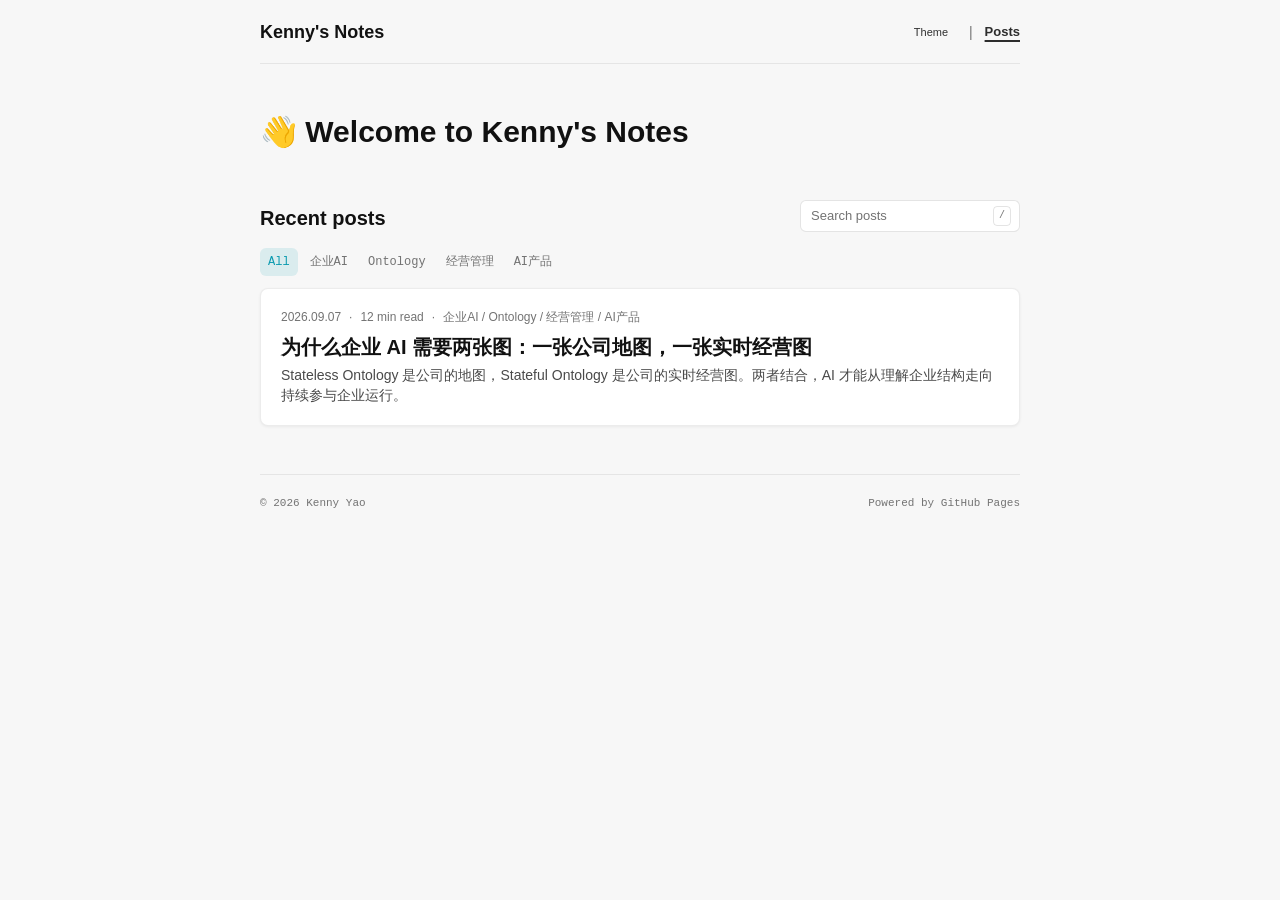
==== commit cee9f963: "Simplify blog header and introduction" ====
--- a/index.html
+++ b/index.html
@@ -6,17 +6,17 @@
     <meta name="description" content="Kenny Yao 的个人学习笔记与文章。" />
     <script>try{document.documentElement.dataset.theme=localStorage.getItem('kenny-theme')||'light'}catch(error){}</script>
     <title>Kenny's Notes</title>
-    <link rel="stylesheet" href="styles.css?v=6" />
+    <link rel="stylesheet" href="styles.css?v=8" />
   </head>
   <body>
     <div class="site-wrap">
       <header class="site-header" aria-label="主导航">
-        <a class="brand" href="#top" aria-label="Kenny's Notes"><span class="brand-name">Kenny's Notes</span><span class="brand-mark">KY</span></a>
-        <div class="header-actions"><button class="icon-button" id="theme-toggle" aria-label="切换深色模式" title="切换深色模式"><span aria-hidden="true">Theme</span></button><span class="divider" aria-hidden="true">|</span><nav class="top-nav"><a class="top-nav-link is-current" href="#writing">Posts</a><a class="top-nav-link" href="archive.html">Archive</a><a class="top-nav-link" href="#search-input">Search</a><a class="top-nav-link" href="#tag-filters">Tags</a></nav></div>
+        <a class="brand" href="#top">Kenny's Notes</a>
+        <div class="header-actions"><button class="icon-button" id="theme-toggle" aria-label="切换深色模式" title="切换深色模式"><span aria-hidden="true">Theme</span></button><span class="divider" aria-hidden="true">|</span><nav class="top-nav" aria-label="页面导航"><a class="top-nav-link is-current" href="#writing">Posts</a></nav></div>
       </header>
 
       <main id="top">
-        <section class="welcome" aria-labelledby="welcome-title"><h1 id="welcome-title">👋 Welcome to Kenny's Notes</h1><p>Hi, this is Kenny. I’m documenting my learning notes on AI products, systems, and the craft of thinking clearly.</p><div class="social-links" aria-label="社交链接"><a href="https://github.com/yao-kenny" target="_blank" rel="noreferrer">GitHub</a></div></section>
+        <section class="welcome" aria-labelledby="welcome-title"><h1 id="welcome-title">👋 Welcome to Kenny's Notes</h1></section>
 
         <section class="posts-section" id="writing" aria-labelledby="posts-title"><div class="posts-heading"><h2 id="posts-title">Recent posts</h2><label class="search-box"><input id="search-input" type="search" aria-label="搜索文章" placeholder="Search posts" autocomplete="off" /><kbd>/</kbd></label></div><div class="filter-row" id="tag-filters" aria-label="按主题筛选"></div><div class="article-grid" id="article-grid"></div><p class="empty-state" id="empty-state" role="status" aria-live="polite" hidden>No posts match your search.</p><button class="retry-button" id="retry-load" type="button" hidden>重试</button></section>
       </main>
--- a/styles.css
+++ b/styles.css
@@ -71,17 +71,11 @@
 .brand {
   display: inline-flex;
   align-items: center;
-  gap: 8px;
   color: var(--cs-text-title);
+  font-size: 18px;
+  line-height: 24px;
+  font-weight: 600;
   text-decoration: none;
-}
-.brand-name { font-size: 18px; line-height: 24px; font-weight: 600; }
-.brand-mark {
-  padding: 2px 4px;
-  border: 1px solid var(--cs-border);
-  border-radius: var(--cs-radius-1);
-  color: var(--cs-text-describe);
-  font: 10px/14px var(--cs-font-mono);
 }
 .header-actions, .top-nav { display: flex; align-items: center; }
 .header-actions { gap: 12px; }
@@ -94,7 +88,7 @@
   text-decoration: none;
 }
 .top-nav-link:hover { color: var(--cs-accent); }
-.top-nav-link:focus-visible, .post-back:focus-visible, .social-links a:focus-visible {
+.top-nav-link:focus-visible, .post-back:focus-visible {
   outline: 2px solid var(--cs-accent);
   outline-offset: 3px;
   border-radius: var(--cs-radius-1);
@@ -130,10 +124,6 @@
   line-height: 40px;
   font-weight: 600;
 }
-.welcome p { max-width: 620px; margin: 0; color: var(--cs-text-body); }
-.social-links { display: flex; gap: 16px; margin-top: 20px; }
-.social-links a { color: var(--cs-icon-default); font-size: 13px; text-decoration: none; }
-.social-links a:hover { color: var(--cs-accent); }
 
 .posts-section { padding-bottom: 48px; }
 .posts-heading {
